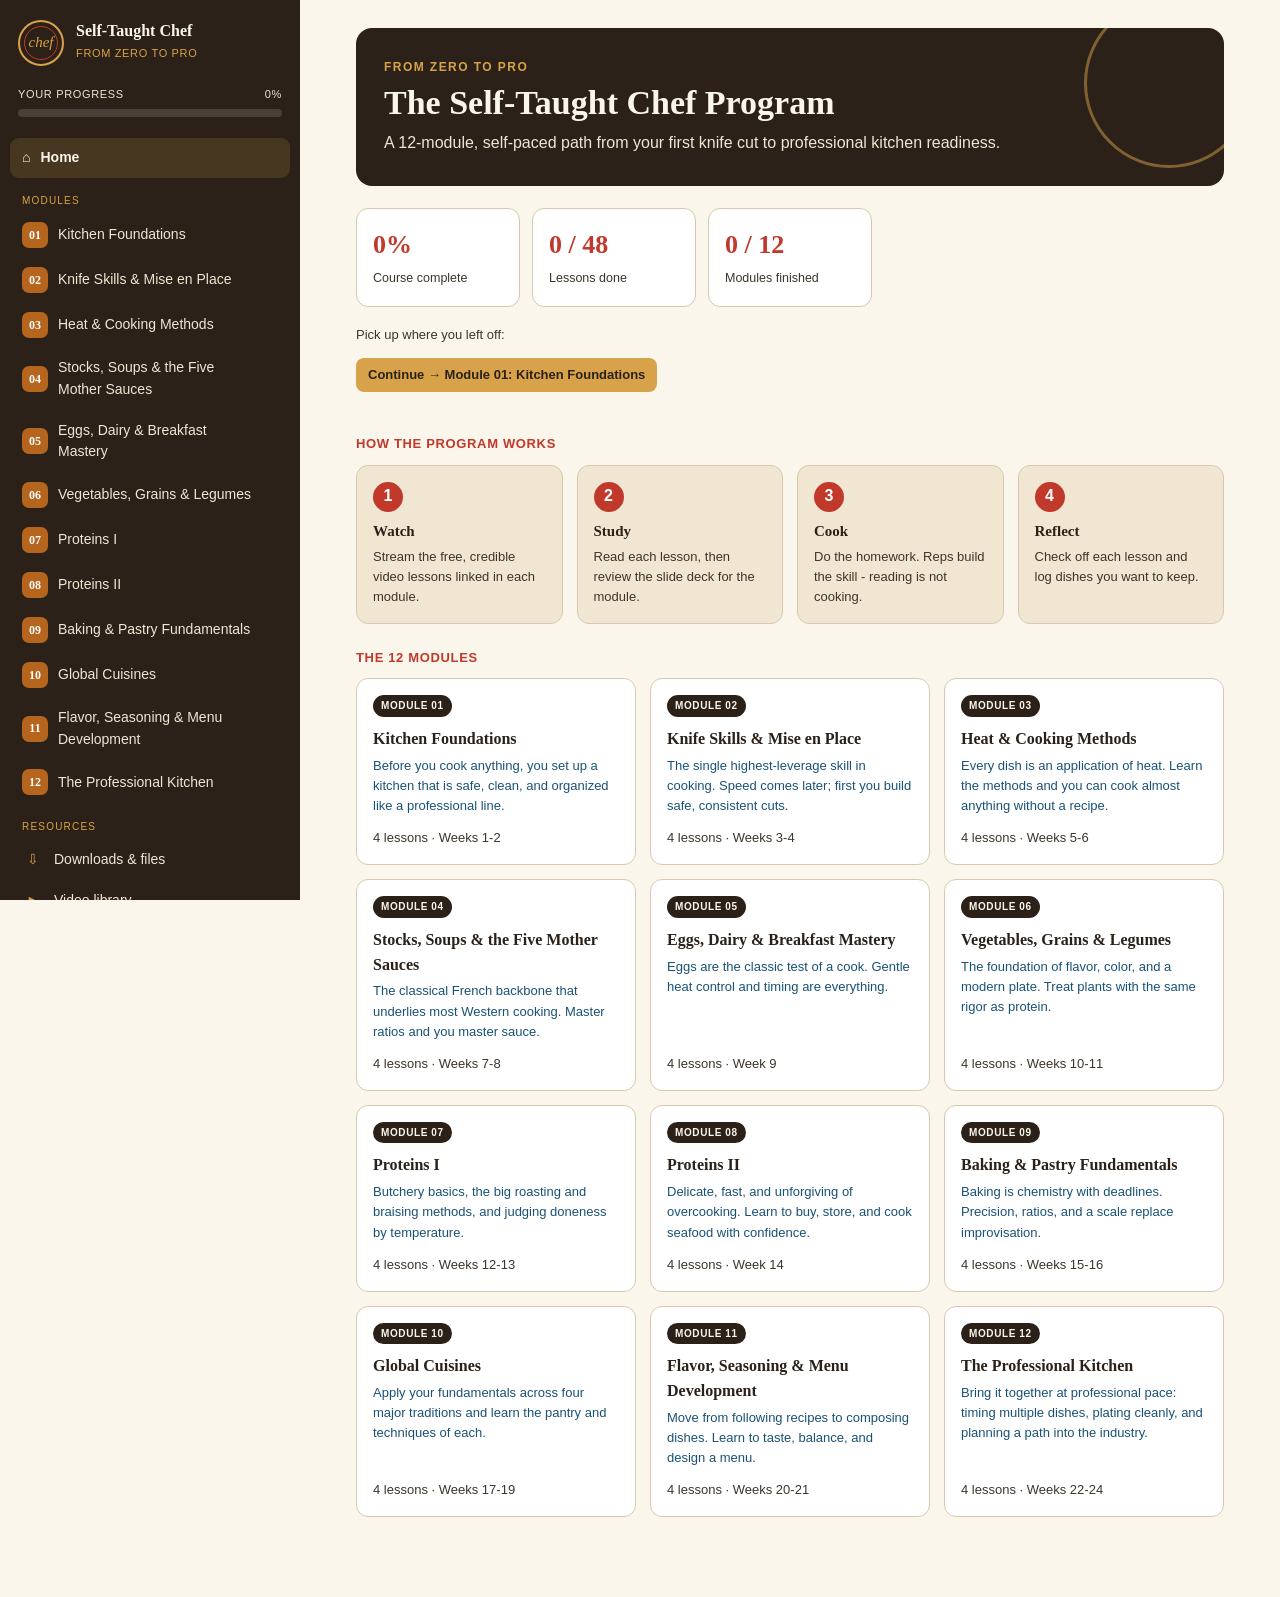
==== index.html @ 352cb1a9 "Add files via upload" ====
<!DOCTYPE html>
<html lang="en">
<head>
<meta charset="utf-8">
<meta name="viewport" content="width=device-width, initial-scale=1, viewport-fit=cover">
<meta name="theme-color" content="#2B2118">
<title>The Self-Taught Chef Program</title>
<meta name="description" content="A 12-module, self-paced path from your first knife cut to professional kitchen readiness.">
<link rel="manifest" href="manifest.webmanifest">
<link rel="icon" href="icons/favicon-64.png" type="image/png">
<link rel="apple-touch-icon" href="icons/apple-touch-icon.png">
<meta name="apple-mobile-web-app-capable" content="yes">
<meta name="apple-mobile-web-app-status-bar-style" content="black-translucent">
<meta name="apple-mobile-web-app-title" content="Chef Program">
<link rel="stylesheet" href="app.css">
</head>
<body>
<div class="app" id="app">
  <!-- mobile top bar -->
  <div class="topbar">
    <button class="menu-btn" id="menuBtn" aria-label="Open menu">&#9776;</button>
    <b>The Self-Taught Chef</b>
  </div>

  <!-- sidebar nav -->
  <aside class="sidebar" id="sidebar">
    <div class="brand">
      <div class="plate"><span></span></div>
      <div><b>Self-Taught Chef</b><small>FROM ZERO TO PRO</small></div>
    </div>
    <div class="progress-wrap">
      <div class="progress-label"><span>Your progress</span><span id="pctLabel">0%</span></div>
      <div class="bar"><i id="progBar"></i></div>
    </div>
    <button class="install-btn" id="installBtn" hidden>&#10515; Install app</button>
    <nav class="nav" id="nav"><!-- built by JS --></nav>
    <div class="credit">
      &copy; 2026 Tin Roof Tek, LLC &mdash; CC BY-NC-SA 4.0<br>
      All rights reserved. Contact for commercial use.
    </div>
  </aside>

  <div class="scrim" id="scrim"></div>

  <!-- main content -->
  <main class="content">
    <div class="wrap" id="view"><!-- built by JS --></div>
  </main>
</div>

<script src="data.js"></script>
<script src="app.js"></script>
</body>
</html>
---- app.css ----
:root{
  --ink:#2B2118; --char:#3D352B; --ember:#C0392B; --copper:#B5651D;
  --gold:#D8A24A; --sage:#6B8E5A; --cream:#FBF6EC; --sand:#F0E6D2; --line:#D8C9AE;
  --shadow:0 8px 24px rgba(43,33,24,.14);
  --sidebar:300px;
}
*{box-sizing:border-box}
html,body{margin:0;padding:0}
body{
  font-family:-apple-system,BlinkMacSystemFont,"Segoe UI",Roboto,Helvetica,Arial,sans-serif;
  color:var(--char); background:var(--cream); line-height:1.55;
  -webkit-text-size-adjust:100%;
}
a{color:#1a5276;text-decoration:none}
a:hover{text-decoration:underline}
h1,h2,h3{font-family:Georgia,"Times New Roman",serif}
.serif{font-family:Georgia,serif}

/* ---------- layout ---------- */
.app{display:flex;min-height:100vh}
.sidebar{
  width:var(--sidebar); flex:0 0 var(--sidebar); background:var(--ink); color:var(--cream);
  position:fixed; top:0; bottom:0; left:0; overflow-y:auto; z-index:40;
  transition:transform .25s ease;
}
.content{margin-left:var(--sidebar); flex:1; min-width:0; width:100%}
.wrap{max-width:920px; margin:0 auto; padding:28px 26px 80px}

/* ---------- sidebar ---------- */
.brand{display:flex;align-items:center;gap:12px;padding:20px 18px 14px}
.brand .plate{width:46px;height:46px;border-radius:50%;border:2px solid var(--gold);
  display:flex;align-items:center;justify-content:center;flex:0 0 auto;position:relative}
.brand .plate::after{content:"chef";font-family:Georgia,serif;font-style:italic;color:var(--gold);font-size:15px}
.brand .plate span{position:absolute;width:34px;height:34px;border-radius:50%;border:1px solid var(--ember)}
.brand b{font-family:Georgia,serif;font-size:16px;color:var(--cream);display:block;line-height:1.2}
.brand small{color:var(--gold);font-size:11px;letter-spacing:.06em}

.progress-wrap{padding:6px 18px 14px}
.progress-label{font-size:11px;letter-spacing:.06em;color:var(--sand);text-transform:uppercase;margin-bottom:6px;display:flex;justify-content:space-between}
.bar{height:8px;background:rgba(255,255,255,.14);border-radius:6px;overflow:hidden}
.bar > i{display:block;height:100%;background:linear-gradient(90deg,var(--copper),var(--gold));width:0;transition:width .4s}

.install-btn{display:block;margin:0 18px 10px;width:calc(100% - 36px);background:var(--gold);color:var(--ink);
  border:none;border-radius:9px;padding:11px 12px;font-size:14px;font-weight:700;cursor:pointer}
.install-btn:hover{filter:brightness(1.05)}
.install-btn[hidden]{display:none}
.nav{padding:6px 10px 24px}
.nav a.navitem{display:flex;align-items:center;gap:10px;padding:9px 12px;border-radius:9px;color:var(--sand);
  font-size:14px;cursor:pointer;margin:1px 0}
.nav a.navitem:hover{background:rgba(255,255,255,.07);text-decoration:none;color:var(--cream)}
.nav a.navitem.active{background:rgba(216,162,74,.16);color:var(--cream);font-weight:600}
.nav .num{font-family:Georgia,serif;font-weight:700;background:var(--copper);color:#fff;min-width:26px;height:26px;
  border-radius:7px;display:flex;align-items:center;justify-content:center;font-size:12px;flex:0 0 auto}
.nav .navitem.done .num{background:var(--sage)}
.nav .check{margin-left:auto;color:var(--sage);font-weight:700;opacity:0;font-size:14px}
.nav .navitem.done .check{opacity:1}
.nav .section-label{font-size:10px;letter-spacing:.12em;color:var(--gold);text-transform:uppercase;padding:14px 12px 4px}
.nav .navitem .ico{width:22px;text-align:center;color:var(--gold)}
.credit{padding:14px 18px 26px;border-top:1px solid rgba(255,255,255,.1);color:var(--sand);
  font-size:11px;line-height:1.6;opacity:.85}

/* ---------- topbar (mobile) ---------- */
.topbar{display:none;position:sticky;top:0;z-index:30;background:var(--ink);color:var(--cream);
  align-items:center;gap:12px;padding:10px 14px}
.topbar .menu-btn{background:none;border:1px solid rgba(255,255,255,.3);color:var(--cream);
  border-radius:8px;padding:6px 10px;font-size:18px;cursor:pointer;line-height:1}
.topbar b{font-family:Georgia,serif;font-size:15px}
.scrim{display:none;position:fixed;inset:0;background:rgba(0,0,0,.45);z-index:35}

/* ---------- hero / home ---------- */
.hero{background:var(--ink);color:var(--cream);border-radius:16px;padding:30px 28px;margin-bottom:22px;position:relative;overflow:hidden}
.hero .eyebrow{color:var(--gold);font-weight:700;letter-spacing:.12em;font-size:12px;margin:0 0 8px}
.hero h1{font-size:34px;line-height:1.08;margin:0 0 10px;color:var(--cream)}
.hero p{color:var(--sand);font-size:16px;margin:0;max-width:640px}
.hero .ring{position:absolute;right:-30px;top:-30px;width:170px;height:170px;border-radius:50%;border:3px solid rgba(216,162,74,.5)}

.cards{display:grid;grid-template-columns:repeat(auto-fill,minmax(150px,1fr));gap:12px;margin:18px 0}
.stat{background:#fff;border:1px solid var(--line);border-radius:12px;padding:16px}
.stat b{font-family:Georgia,serif;font-size:26px;color:var(--ember);display:block}
.stat span{font-size:12.5px;color:var(--char)}

.howto{display:grid;grid-template-columns:repeat(auto-fit,minmax(180px,1fr));gap:14px;margin:8px 0 4px}
.howstep{background:var(--sand);border:1px solid var(--line);border-radius:12px;padding:16px}
.howstep .n{display:inline-flex;width:30px;height:30px;border-radius:50%;background:var(--ember);color:#fff;
  align-items:center;justify-content:center;font-weight:700;margin-bottom:8px}
.howstep h3{margin:0 0 4px;font-size:15px;color:var(--ink)}
.howstep p{margin:0;font-size:13px}

/* ---------- module page ---------- */
.mhead{margin-bottom:14px}
.mhead .eyebrow{color:var(--copper);font-weight:700;letter-spacing:.08em;font-size:12px}
.mhead h1{font-size:28px;margin:4px 0 8px;color:var(--ink)}
.bigidea{background:var(--sand);border-left:4px solid var(--gold);padding:12px 16px;border-radius:0 8px 8px 0;margin:12px 0;font-size:14.5px}
.section-h{font-size:13px;letter-spacing:.05em;text-transform:uppercase;color:var(--ember);font-family:-apple-system,Segoe UI,Roboto,sans-serif;font-weight:700;margin:24px 0 10px}
.objlist{margin:0;padding-left:20px} .objlist li{margin-bottom:6px;font-size:14.5px}

/* deck viewer */
.deck-toolbar{display:flex;align-items:center;gap:10px;background:var(--ink);color:var(--cream);
  border-radius:10px 10px 0 0;padding:8px 12px;flex-wrap:wrap}
.deck-toolbar .dt-title{font-size:13px;color:var(--sand);font-weight:600}
.deck-toolbar .spacer{flex:1}
.btn{background:var(--gold);color:var(--ink);border:none;border-radius:8px;padding:7px 12px;font-size:13px;
  font-weight:700;cursor:pointer;display:inline-flex;align-items:center;gap:6px;text-decoration:none}
.btn:hover{filter:brightness(1.05);text-decoration:none}
.btn.ghost{background:rgba(255,255,255,.12);color:var(--cream)}
.dropdown{position:relative;display:inline-block}
.menu{position:absolute;right:0;top:calc(100% + 6px);background:#fff;border:1px solid var(--line);
  border-radius:10px;box-shadow:var(--shadow);min-width:200px;padding:6px;display:none;z-index:20}
.menu.open{display:block}
.menu a{display:flex;align-items:center;gap:10px;padding:9px 10px;border-radius:8px;color:var(--char);font-size:13.5px}
.menu a:hover{background:var(--sand);text-decoration:none}
.menu a small{display:block;color:var(--copper);font-weight:400;font-size:11px}
.menu a .mi{width:34px;height:24px;border-radius:5px;background:var(--ink);color:var(--gold);font-size:10px;font-weight:700;
  display:flex;align-items:center;justify-content:center;flex:0 0 auto}
.deck-frame{width:100%;aspect-ratio:16/9;border:1px solid var(--line);border-top:none;border-radius:0 0 10px 10px;background:#fff;display:block}
.deck-fallback{font-size:12.5px;color:var(--char);margin-top:8px}

/* lessons */
.lesson{background:#fff;border:1px solid var(--line);border-radius:12px;margin-bottom:12px;overflow:hidden}
.lesson-head{display:flex;align-items:center;gap:12px;padding:14px 16px;cursor:pointer;user-select:none}
.lesson-head:hover{background:var(--sand)}
.lesson-check{width:26px;height:26px;border-radius:50%;border:2px solid var(--line);flex:0 0 auto;display:flex;
  align-items:center;justify-content:center;color:#fff;font-size:14px;background:#fff;cursor:pointer;transition:.15s}
.lesson.done .lesson-check{background:var(--sage);border-color:var(--sage)}
.lesson-title{font-family:Georgia,serif;font-size:16px;color:var(--ink);flex:1}
.lesson-title small{display:block;font-family:-apple-system,Segoe UI,sans-serif;color:var(--sage);font-style:italic;font-size:12.5px;font-weight:400;margin-top:2px}
.lesson .chev{color:var(--copper);transition:transform .2s;font-size:13px}
.lesson.open .chev{transform:rotate(90deg)}
.lesson-body{display:none;padding:0 18px 18px;border-top:1px solid var(--line)}
.lesson.open .lesson-body{display:block}
.lesson-body p.teach{font-size:14px;margin:14px 0 6px}
.subh{font-size:12px;letter-spacing:.04em;text-transform:uppercase;font-weight:700;margin:16px 0 6px}
.subh.key{color:var(--ember)} .subh.steps{color:var(--copper)} .subh.avoid{color:var(--copper)} .subh.practice{color:var(--sage)}
.ul{margin:0;padding-left:20px} .ul li{font-size:13.5px;margin-bottom:5px}
.steps-ol{list-style:none;margin:0;padding:0}
.steps-ol li{display:flex;gap:10px;margin-bottom:9px}
.steps-ol .sn{min-width:24px;height:24px;border-radius:50%;background:var(--copper);color:#fff;font-weight:700;
  display:flex;align-items:center;justify-content:center;font-size:12px;flex:0 0 auto}
.steps-ol b{font-size:13.5px;color:var(--ink)} .steps-ol span{font-size:13px;display:block}
.practice-box{background:var(--sand);border-left:3px solid var(--gold);padding:10px 14px;border-radius:0 8px 8px 0;font-size:13.5px;margin-top:6px}

.videos{list-style:none;margin:0;padding:0}
.videos li{margin-bottom:8px}
.videos a{display:flex;align-items:center;gap:10px;background:#fff;border:1px solid var(--line);border-radius:10px;padding:10px 12px;color:var(--char)}
.videos a:hover{text-decoration:none;box-shadow:var(--shadow)}
.videos .play{width:30px;height:30px;border-radius:50%;background:var(--ink);color:var(--gold);display:flex;align-items:center;justify-content:center;flex:0 0 auto}
.videos .vt{font-weight:600;color:var(--ember);font-size:14px}
.videos .vu{font-size:11.5px;color:var(--copper);word-break:break-all}

.hw{list-style:none;margin:0;padding:0}
.hw li{display:flex;gap:10px;align-items:flex-start;background:#fff;border:1px solid var(--line);border-radius:10px;padding:10px 12px;margin-bottom:8px}
.hw .hwn{min-width:24px;height:24px;border-radius:50%;background:var(--copper);color:#fff;font-weight:700;display:flex;align-items:center;justify-content:center;font-size:12px;flex:0 0 auto}
.hw span{font-size:13.5px}

.modnav{display:flex;justify-content:space-between;gap:12px;margin-top:30px}
.modnav a{background:#fff;border:1px solid var(--line);border-radius:10px;padding:12px 16px;font-weight:600;color:var(--copper);max-width:48%}
.modnav a small{display:block;color:var(--char);font-weight:400;font-size:12px}
.complete-btn{margin-top:20px;width:100%;padding:14px;font-size:15px;border-radius:10px;border:none;cursor:pointer;
  background:var(--sage);color:#fff;font-weight:700}
.complete-btn.is-done{background:var(--sand);color:var(--char);border:1px solid var(--line)}

/* downloads page */
.dl-grid{display:grid;grid-template-columns:repeat(auto-fill,minmax(260px,1fr));gap:14px}
.dl{background:#fff;border:1px solid var(--line);border-radius:12px;padding:16px;display:flex;flex-direction:column}
.dl .tag{align-self:flex-start;background:var(--ink);color:var(--cream);font-size:10px;font-weight:700;letter-spacing:.06em;padding:3px 8px;border-radius:20px}
.dl h3{font-size:16px;color:var(--ink);margin:10px 0 4px}
.dl p{font-size:13px;margin:0 0 12px;flex:1}
.dl .row{display:flex;gap:8px;flex-wrap:wrap}

.faculty{background:var(--ink);color:var(--cream);border-radius:14px;padding:22px 24px;margin-top:8px}
.faculty h2{color:var(--cream);margin:0 0 8px;font-size:20px}
.faculty ul{margin:0;padding-left:18px}
.faculty li{margin-bottom:7px}
.faculty a{color:var(--gold)}

.muted{color:var(--char);font-size:13px}
.callout{background:var(--sand);border-left:4px solid var(--gold);padding:12px 16px;border-radius:0 8px 8px 0;font-size:13.5px;margin:14px 0}
.kbd{background:#fff;border:1px solid var(--line);border-bottom-width:2px;border-radius:5px;padding:1px 6px;font-family:monospace;font-size:12.5px}

.reset-link{background:none;border:none;color:var(--copper);text-decoration:underline;cursor:pointer;font-size:13px;padding:0}

@media (max-width:860px){
  :root{--sidebar:280px}
  .sidebar{transform:translateX(-100%)}
  .app.nav-open .sidebar{transform:translateX(0)}
  .app.nav-open .scrim{display:block}
  .content{margin-left:0}
  .topbar{display:flex}
  .hero h1{font-size:26px}
  .modnav a{max-width:48%}
}
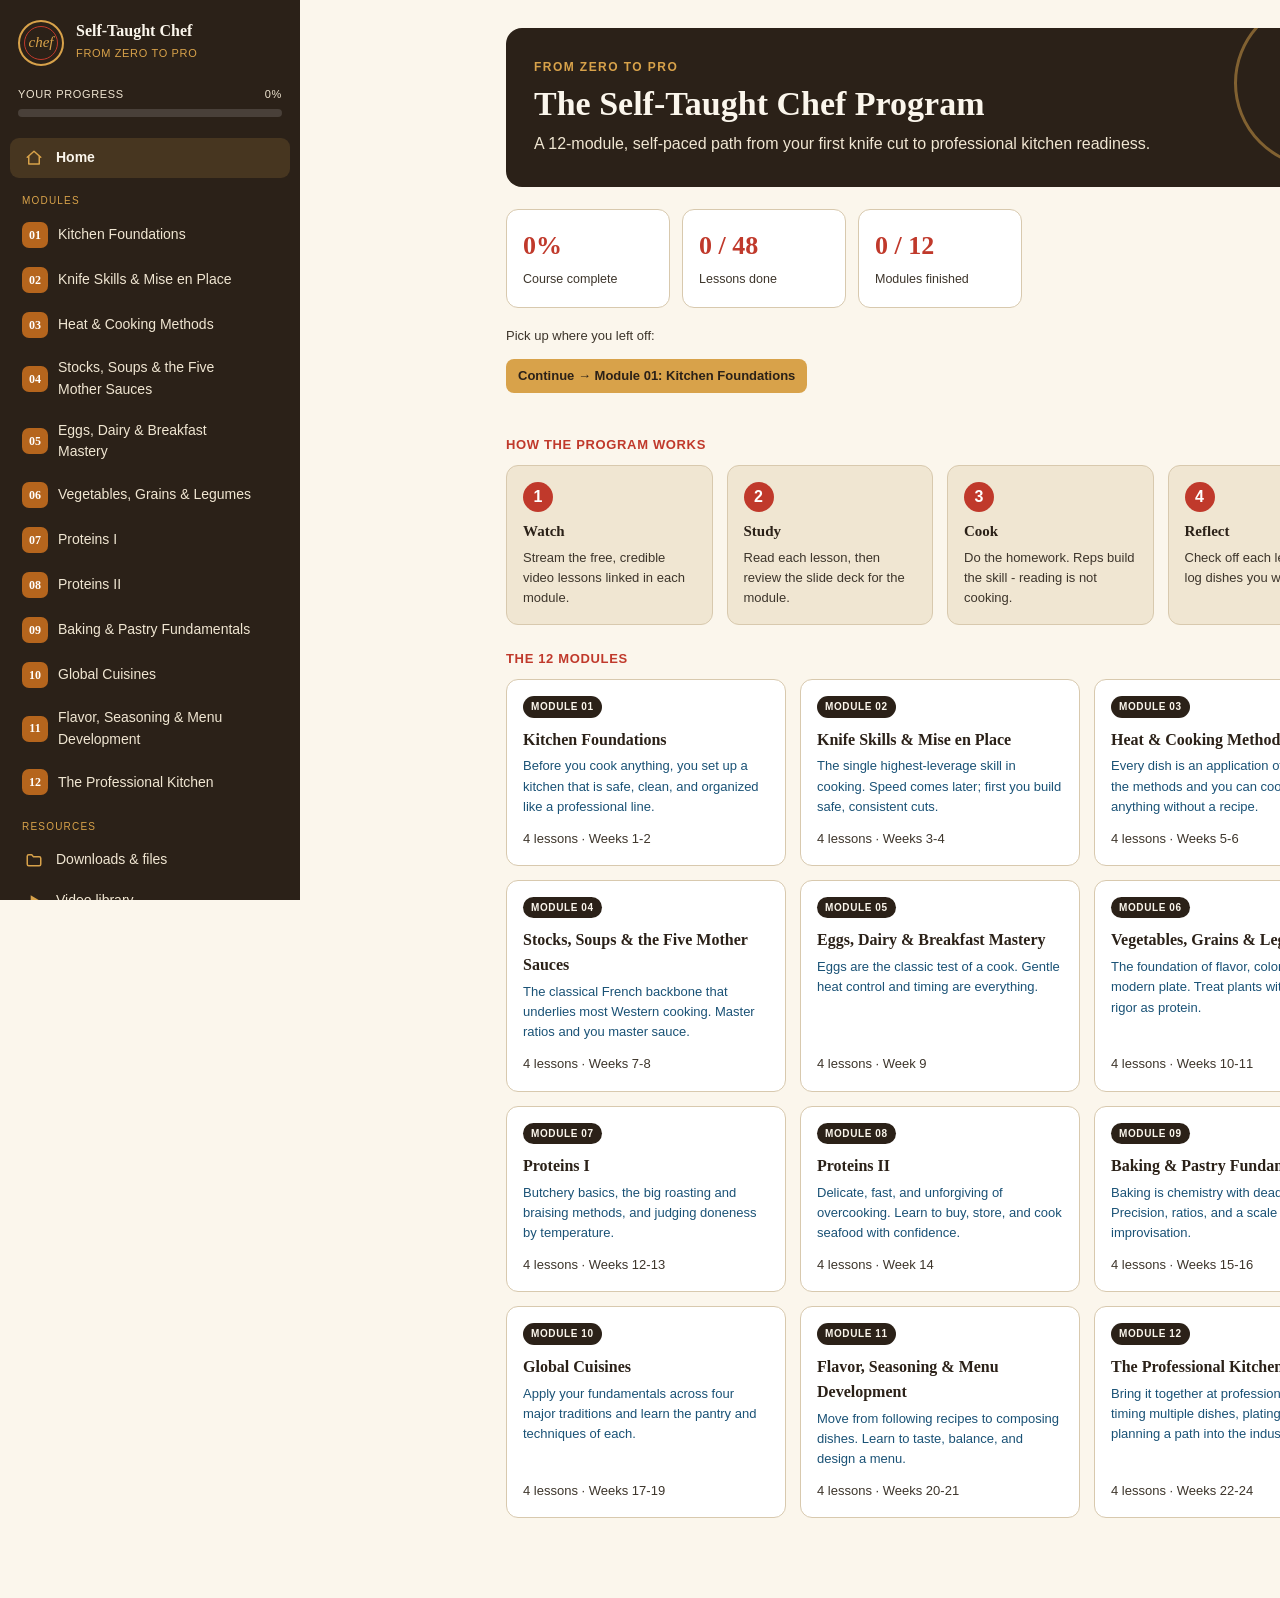
==== commit a0909e39: "Add files via upload" ====
--- a/index.html
+++ b/index.html
@@ -12,18 +12,20 @@
 <meta name="apple-mobile-web-app-capable" content="yes">
 <meta name="apple-mobile-web-app-status-bar-style" content="black-translucent">
 <meta name="apple-mobile-web-app-title" content="Chef Program">
-<link rel="stylesheet" href="app.css">
+<link rel="stylesheet" href="app.css?v=5">
 </head>
 <body>
 <div class="app" id="app">
   <!-- mobile top bar -->
   <div class="topbar">
-    <button class="menu-btn" id="menuBtn" aria-label="Open menu">&#9776;</button>
+    <button class="menu-btn" id="menuBtn" aria-label="Open menu"><svg width="20" height="20" viewBox="0 0 24 24" fill="none" stroke="currentColor" stroke-width="2.2" stroke-linecap="round"><path d="M4 7h16M4 12h16M4 17h16"/></svg></button>
     <b>The Self-Taught Chef</b>
+    <span class="tb-pct" id="tbPct"></span>
   </div>
 
   <!-- sidebar nav -->
   <aside class="sidebar" id="sidebar">
+    <button class="drawer-close" id="drawerClose" aria-label="Close menu"><svg width="20" height="20" viewBox="0 0 24 24" fill="none" stroke="currentColor" stroke-width="2.2" stroke-linecap="round"><path d="M6 6l12 12M18 6L6 18"/></svg></button>
     <div class="brand">
       <div class="plate"><span></span></div>
       <div><b>Self-Taught Chef</b><small>FROM ZERO TO PRO</small></div>
@@ -32,7 +34,6 @@
       <div class="progress-label"><span>Your progress</span><span id="pctLabel">0%</span></div>
       <div class="bar"><i id="progBar"></i></div>
     </div>
-    <button class="install-btn" id="installBtn" hidden>&#10515; Install app</button>
     <nav class="nav" id="nav"><!-- built by JS --></nav>
     <div class="credit">
       &copy; 2026 Tin Roof Tek, LLC &mdash; CC BY-NC-SA 4.0<br>
@@ -48,7 +49,7 @@
   </main>
 </div>
 
-<script src="data.js"></script>
-<script src="app.js"></script>
+<script src="data.js?v=5"></script>
+<script src="app.js?v=5"></script>
 </body>
 </html>
--- a/app.css
+++ b/app.css
@@ -5,7 +5,7 @@
   --sidebar:300px;
 }
 *{box-sizing:border-box}
-html,body{margin:0;padding:0}
+html,body{margin:0;padding:0;overflow-x:hidden}
 body{
   font-family:-apple-system,BlinkMacSystemFont,"Segoe UI",Roboto,Helvetica,Arial,sans-serif;
   color:var(--char); background:var(--cream); line-height:1.55;
@@ -16,15 +16,17 @@
 h1,h2,h3{font-family:Georgia,"Times New Roman",serif}
 .serif{font-family:Georgia,serif}
 
-/* ---------- layout ---------- */
-.app{display:flex;min-height:100vh}
+/* ---------- layout (MOBILE-FIRST: drawer hidden by default) ---------- */
+.app{min-height:100vh}
 .sidebar{
-  width:var(--sidebar); flex:0 0 var(--sidebar); background:var(--ink); color:var(--cream);
-  position:fixed; top:0; bottom:0; left:0; overflow-y:auto; z-index:40;
-  transition:transform .25s ease;
-}
-.content{margin-left:var(--sidebar); flex:1; min-width:0; width:100%}
-.wrap{max-width:920px; margin:0 auto; padding:28px 26px 80px}
+  width:min(86vw,330px); background:var(--ink); color:var(--cream);
+  position:fixed; top:0; bottom:0; left:0; overflow-y:auto; z-index:60;
+  transform:translateX(-100%); transition:transform .25s ease;
+  -webkit-overflow-scrolling:touch;
+}
+.app.nav-open .sidebar{transform:translateX(0)}
+.content{margin-left:0; width:100%; min-width:0}
+.wrap{max-width:920px; margin:0 auto; padding:20px 18px 90px}
 
 /* ---------- sidebar ---------- */
 .brand{display:flex;align-items:center;gap:12px;padding:20px 18px 14px}
@@ -55,22 +57,31 @@
 .nav .check{margin-left:auto;color:var(--sage);font-weight:700;opacity:0;font-size:14px}
 .nav .navitem.done .check{opacity:1}
 .nav .section-label{font-size:10px;letter-spacing:.12em;color:var(--gold);text-transform:uppercase;padding:14px 12px 4px}
-.nav .navitem .ico{width:22px;text-align:center;color:var(--gold)}
+.nav .navitem .ico{width:24px;display:inline-flex;align-items:center;justify-content:center;color:var(--gold);flex:0 0 auto}
+.nav .navitem .ico svg{display:block}
 .credit{padding:14px 18px 26px;border-top:1px solid rgba(255,255,255,.1);color:var(--sand);
   font-size:11px;line-height:1.6;opacity:.85}
 
-/* ---------- topbar (mobile) ---------- */
-.topbar{display:none;position:sticky;top:0;z-index:30;background:var(--ink);color:var(--cream);
-  align-items:center;gap:12px;padding:10px 14px}
-.topbar .menu-btn{background:none;border:1px solid rgba(255,255,255,.3);color:var(--cream);
-  border-radius:8px;padding:6px 10px;font-size:18px;cursor:pointer;line-height:1}
-.topbar b{font-family:Georgia,serif;font-size:15px}
-.scrim{display:none;position:fixed;inset:0;background:rgba(0,0,0,.45);z-index:35}
+/* ---------- topbar (MOBILE-FIRST: shown by default) ---------- */
+.topbar{display:flex;position:sticky;top:0;z-index:50;background:var(--ink);color:var(--cream);
+  align-items:center;gap:12px;padding:12px 14px;padding-top:calc(12px + env(safe-area-inset-top))}
+.topbar .menu-btn{background:rgba(255,255,255,.10);border:1px solid rgba(255,255,255,.28);color:var(--gold);
+  border-radius:9px;width:40px;height:34px;padding:0;cursor:pointer;line-height:1;
+  display:flex;align-items:center;justify-content:center}
+.topbar .menu-btn svg, .drawer-close svg{display:block}
+.topbar .menu-btn:active{background:rgba(255,255,255,.22)}
+.topbar b{font-family:Georgia,serif;font-size:16px;color:var(--cream)}
+.topbar .tb-pct{margin-left:auto;font-size:12px;color:var(--gold);font-weight:700}
+.scrim{display:none;position:fixed;inset:0;background:rgba(0,0,0,.5);z-index:55}
+.app.nav-open .scrim{display:block}
+.drawer-close{display:flex;position:absolute;top:14px;right:14px;width:34px;height:34px;border-radius:8px;
+  align-items:center;justify-content:center;background:rgba(255,255,255,.10);border:1px solid rgba(255,255,255,.25);
+  color:var(--gold);font-size:22px;line-height:1;cursor:pointer;z-index:2}
 
 /* ---------- hero / home ---------- */
 .hero{background:var(--ink);color:var(--cream);border-radius:16px;padding:30px 28px;margin-bottom:22px;position:relative;overflow:hidden}
 .hero .eyebrow{color:var(--gold);font-weight:700;letter-spacing:.12em;font-size:12px;margin:0 0 8px}
-.hero h1{font-size:34px;line-height:1.08;margin:0 0 10px;color:var(--cream)}
+.hero h1{font-size:27px;line-height:1.1;margin:0 0 10px;color:var(--cream)}
 .hero p{color:var(--sand);font-size:16px;margin:0;max-width:640px}
 .hero .ring{position:absolute;right:-30px;top:-30px;width:170px;height:170px;border-radius:50%;border:3px solid rgba(216,162,74,.5)}
 
@@ -179,13 +190,13 @@
 
 .reset-link{background:none;border:none;color:var(--copper);text-decoration:underline;cursor:pointer;font-size:13px;padding:0}
 
-@media (max-width:860px){
-  :root{--sidebar:280px}
-  .sidebar{transform:translateX(-100%)}
-  .app.nav-open .sidebar{transform:translateX(0)}
-  .app.nav-open .scrim{display:block}
-  .content{margin-left:0}
-  .topbar{display:flex}
-  .hero h1{font-size:26px}
-  .modnav a{max-width:48%}
-}
+/* ---------- DESKTOP: persistent sidebar (only on wide screens) ---------- */
+@media (min-width:900px){
+  .sidebar{transform:none; width:var(--sidebar); z-index:40}
+  .content{margin-left:var(--sidebar)}
+  .topbar{display:none}
+  .scrim, .app.nav-open .scrim{display:none}
+  .drawer-close{display:none}
+  .hero h1{font-size:34px}
+  .wrap{padding:28px 26px 80px}
+}
